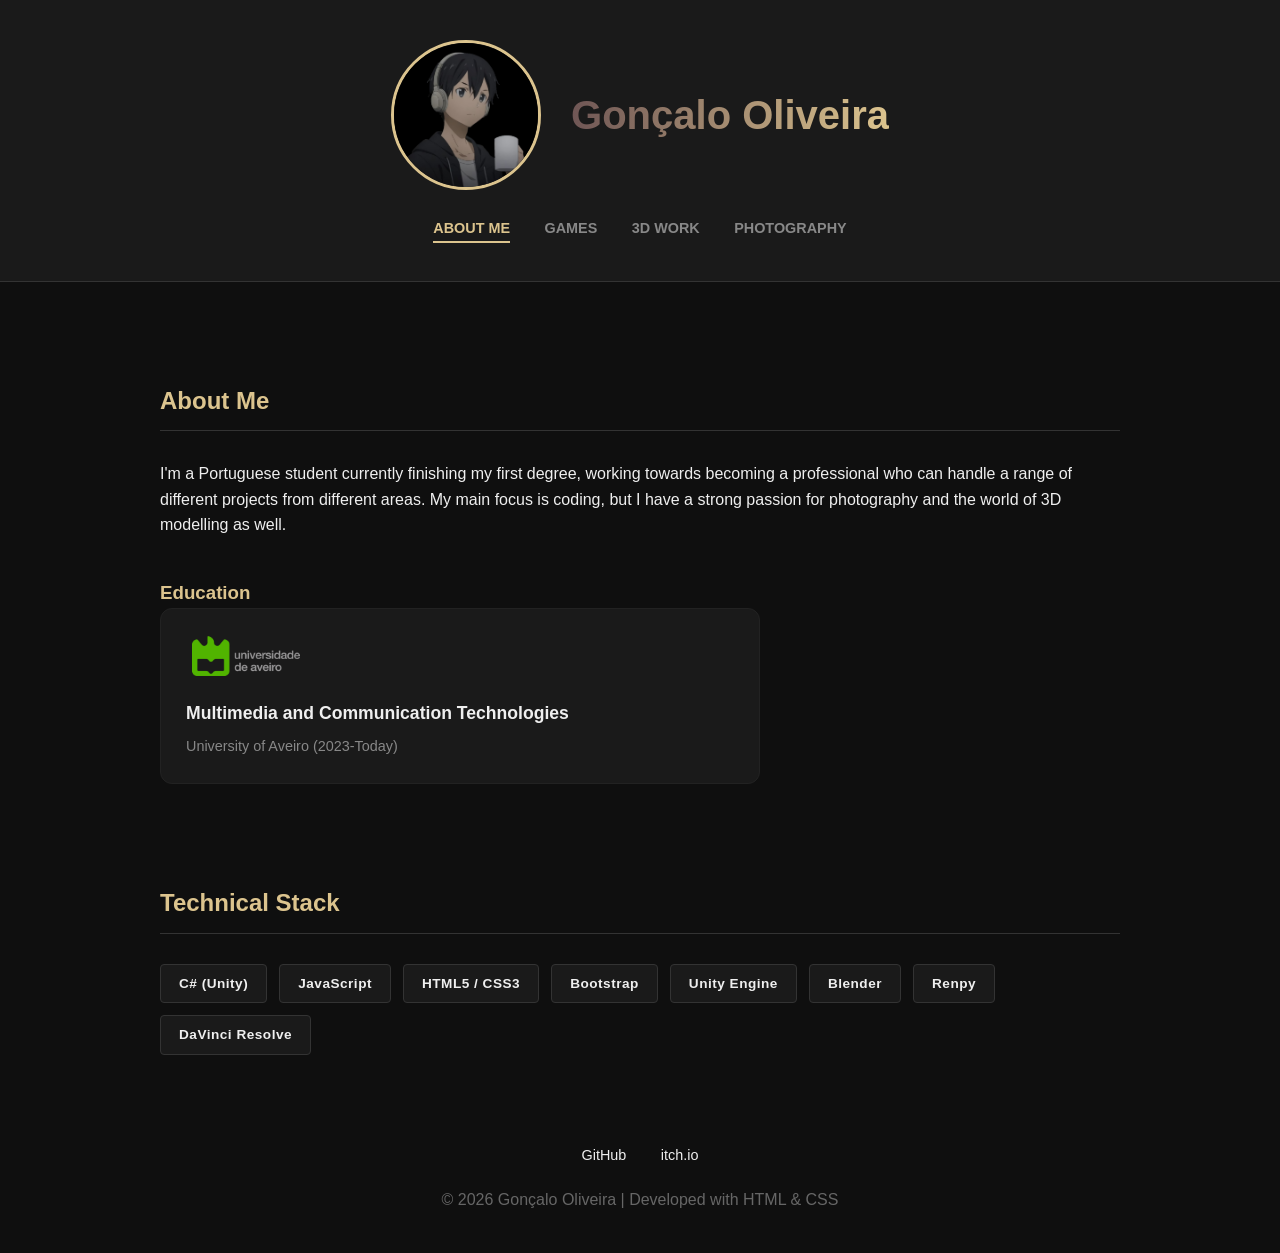
==== index.html @ 7c378265 "CodeOrganization" ====
﻿<!DOCTYPE html>
<html lang="en">
<head>
    <meta charset="UTF-8">
    <meta name="viewport" content="width=device-width, initial-scale=1.0">
    <title>Gonçalo Oliveira | Portfolio</title>
    <link rel="stylesheet" href="style.css">
</head>
<body>

    <header>
        <div class="header-content">
            <img src="assets/profile.jpg" alt="Gonçalo Oliveira Profile" class="profile-pic">
            <h1>Gonçalo Oliveira</h1>
        </div>
        <nav>
            <a href="index.html" class="active">About Me</a>
            <a href="games.html">Games</a>
            <a href="3d-work.html">3D Work</a>
            <a href="photography.html">Photography</a>
        </nav>
    </header>

    <main>
        <section id="about">
            <h2>About Me</h2>
            <div class="about-content">
                <div class="bio">
                    <p>I'm a Portuguese student currently finishing my first degree, working towards becoming a professional who can handle a range of different projects from different areas. My main focus is coding, but I have a strong passion for photography and the world of 3D modelling as well. </p>
                </div>
                <div class="education-container">
                    <h3>Education</h3>
                    <div class="education"> <!-- This is the card -->
                        <div class="edu-item">
                            <img src="assets/ualogo.png" alt="University of Aveiro Logo" class="edu-logo">
                            <div class="edu-text">
                                <strong>Multimedia and Communication Technologies</strong>
                                <span>University of Aveiro (2023-Today)</span>
                            </div>
                        </div>
                    </div>
                </div>
            </div>
        </section>

        <section id="skills">
            <h2>Technical Stack</h2>
            <div class="skills-grid">
                <!-- Programming -->
                <div class="skill-item">C# (Unity)</div>
                <div class="skill-item">JavaScript</div>
                <div class="skill-item">HTML5 / CSS3</div>
                <div class="skill-item">Bootstrap</div>
        
                <!-- Software & Tools -->
                <div class="skill-item">Unity Engine</div>
                <div class="skill-item">Blender</div>
                <div class="skill-item">Renpy</div>
                <div class="skill-item">DaVinci Resolve</div>
            </div>
        </section>
    </main>

    <footer>
        <div class="social-links">
            <a href="https://github.com/GugaGoncalo">GitHub</a>
            <a href="https://guga-goncalo.itch.io">itch.io</a>
        </div>
    <p>&copy; 2026 Gonçalo Oliveira | Developed with HTML & CSS</p>
</footer>

</body>
</html>
---- style.css ----
/* 1. Global Reset & Core Theme */
* {
    box-sizing: border-box;
    margin: 0;
    padding: 0;
}

body {
    background-color: #0f0f0f;
    color: #efefef;
    font-family: 'Segoe UI', Tahoma, Geneva, Verdana, sans-serif;
    line-height: 1.6;
}

main {
    min-height: 80vh; 
}

/* 2. Header & Navigation */
header {
    background: #1a1a1a;
    padding: 40px 20px;
    border-bottom: 1px solid #333;
    display: flex;
    flex-direction: column;
    align-items: center;
}

.header-content {
    display: flex;
    flex-direction: row;
    align-items: center;
    justify-content: center;
    gap: 30px;
    margin-bottom: 25px;
    width: 100%;
    max-width: 800px;
}

.profile-pic {
    width: 150px;
    height: 150px;
    border-radius: 50%;
    border: 3px solid #DCC48E;
    object-fit: cover;
    flex-shrink: 0;
}

h1 {
    font-size: 2.5rem;
    background: linear-gradient(to right, #6F5655, #DCC48E);
    -webkit-background-clip: text;
    background-clip: text;
    -webkit-text-fill-color: transparent;
    color: #DCC48E;
}

nav a {
    color: #888;
    text-decoration: none;
    margin: 0 15px;
    font-weight: bold;
    text-transform: uppercase;
    font-size: 0.9rem;
    padding-bottom: 5px;
    transition: color 0.3s ease, border-color 0.3s ease;
    border-bottom: 2px solid transparent; /* Prevents layout jump when active */
}

nav a:hover, 
nav a.active { 
    color: #DCC48E; 
}

nav a.active {
    border-bottom: 2px solid #DCC48E; 
}

/* 3. Section Typography & General Layout */
section {
    max-width: 1000px;
    margin: 100px auto;
    padding: 0 20px;
}

h2 {
    border-bottom: 1px solid #333;
    padding-bottom: 10px;
    margin-bottom: 30px;
    color: #DCC48E;
}

h3 {
    color: #DCC48E;
}

.section-intro {
    margin-bottom: 40px;
}

p a {
    color: #DCC48E;
    text-decoration: none;
    font-weight: bold;
}

p a:hover {
    text-decoration: underline;
}

/* 4. About & Skills (Index Page) */
.about-content {
    display: flex;
    flex-direction: column;
    gap: 40px;
}

.education {
    background: #1a1a1a;
    padding: 25px;
    border-radius: 12px;
    border: 1px solid #222;
    max-width: 600px;
}

.edu-item {
    display: flex;
    flex-direction: column;
    align-items: flex-start;
    gap: 15px;
}

.edu-logo {
    width: 120px;
    height: auto;
    margin-bottom: 5px;
}

.edu-text strong {
    color: #efefef;
    font-size: 1.1rem;
    display: block;
    margin-bottom: 5px;
}

.edu-text span {
    color: #888;
    font-size: 0.9rem;
}

.skills-grid {
    display: flex;
    flex-wrap: wrap;
    gap: 12px;
    margin-top: 20px;
}

.skill-item {
    background: #1a1a1a;
    border: 1px solid #333;
    color: #efefef;
    padding: 8px 18px;
    border-radius: 4px; 
    font-size: 0.85rem;
    font-weight: 600;
    letter-spacing: 0.5px;
    transition: all 0.2s ease-in-out;
}

.skill-item:hover {
    background: #DCC48E;
    border-color: #333;
    color: #333;
}

/* 5. Games & Project Cards */
.project-card {
    background: #1a1a1a;
    padding: 25px;
    border-radius: 12px;
    margin-bottom: 40px;
}

.game-screenshots {
    display: flex;
    gap: 10px;
    margin: 20px 0;
}

.game-screenshots img {
    width: calc(33.33% - 7px);
    height: 180px;
    object-fit: cover;
    border-radius: 6px;
    border: 1px solid #333;
}

iframe {
    width: 100% !important;
    max-width: 552px;
    border-radius: 8px;
}

/* 6. 3D Showcase */
.work-showcase {
    display: flex;
    flex-direction: column;
    gap: 60px;
}

.work-item {
    background: #1a1a1a;
    padding: 25px;
    border-radius: 12px;
    border: 1px solid #222;
    transition: transform 0.3s ease;
}

.work-item:hover {
    transform: translateY(-5px);
    border-color: #DCC48E;
}

.main-render, .main-video {
    width: 100%;
    height: auto;
    border-radius: 8px;
    display: block;
    margin-bottom: 20px;
}

.work-desc {
    color: #888;
    font-size: 0.95rem;
    font-style: italic;
    border-left: 2px solid #DCC48E;
    padding-left: 15px;
}

/* 7. Photography Grid */
.pinterest-grid {
    column-count: 3;
    column-gap: 20px;
    width: 100%;
}

.photo-item {
    display: inline-block;
    width: 100%;
    margin-bottom: 20px;
}

.photo-item img {
    width: 100%;
    height: auto;
    border-radius: 8px;
    display: block;
}

/* 8. Footer & Socials */
footer {
    text-align: center;
    padding: 40px;
    color: #666;
}

.social-links {
    margin-bottom: 20px;
}

.social-links a {
    color: #efefef;
    text-decoration: none;
    margin: 0 15px;
    font-size: 0.9rem;
    transition: color 0.3s;
}

.social-links a:hover {
    color: #DCC48E;
}

/* 9. Responsive Adjustments */
@media (max-width: 850px) {
    .pinterest-grid { column-count: 2; }
    .header-content { flex-direction: column; text-align: center; }
}

@media (max-width: 500px) {
    .pinterest-grid { column-count: 1; }
    .game-screenshots { flex-direction: column; }
    .game-screenshots img { width: 100%; height: auto; }
}
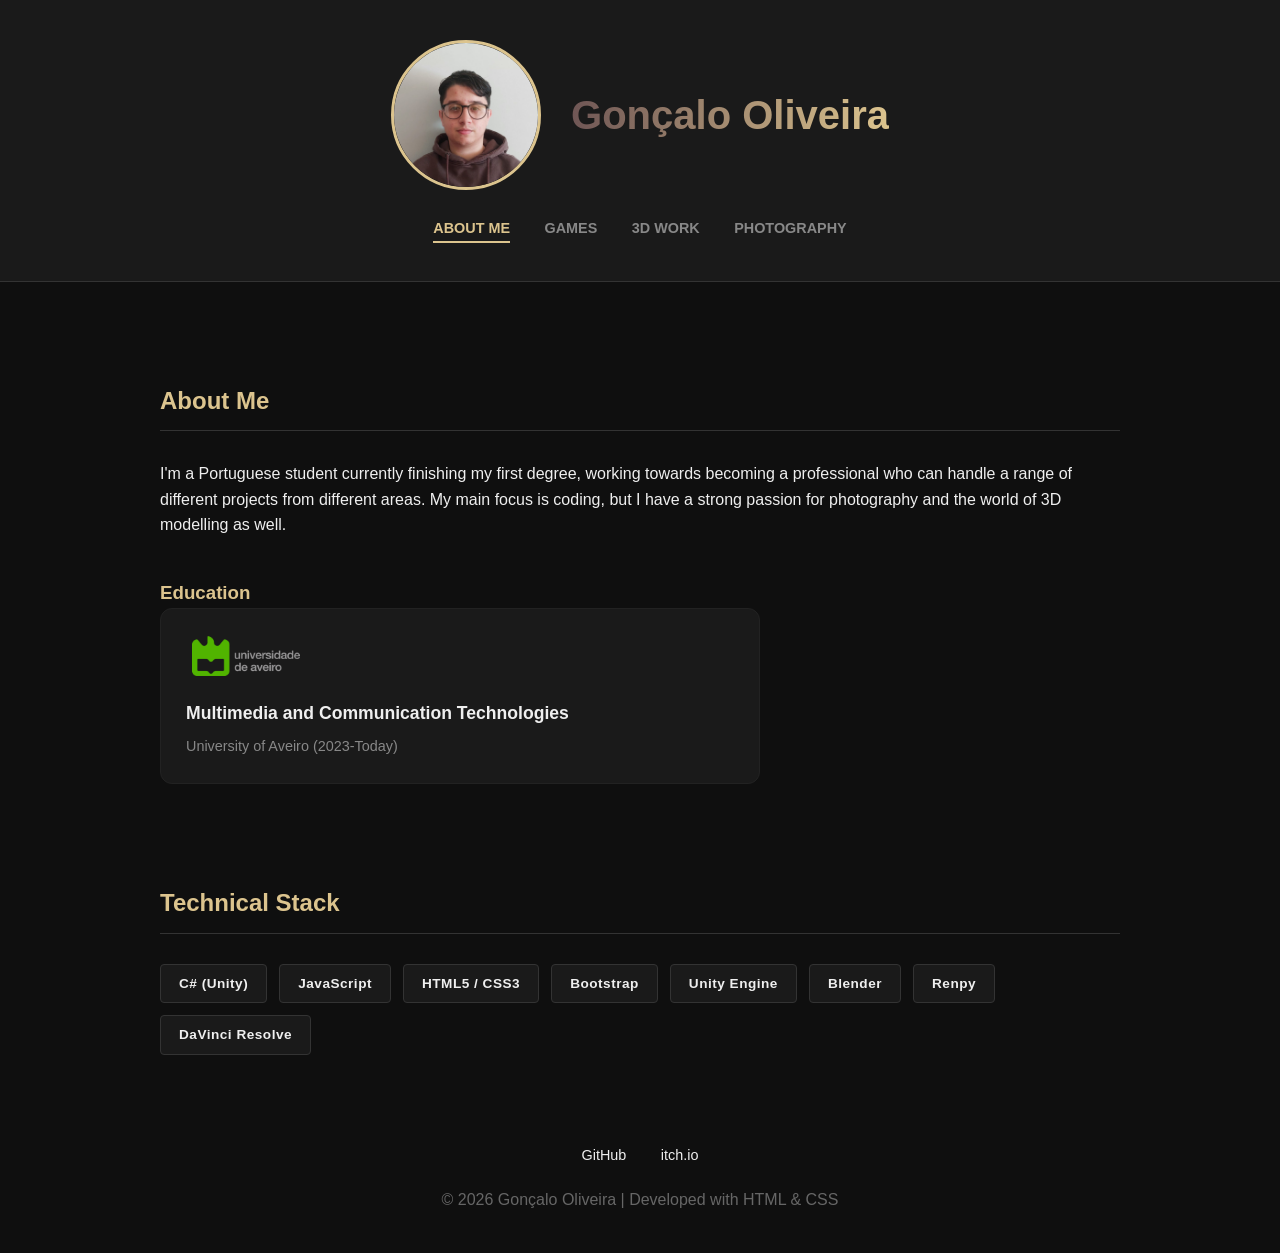
==== commit cf9e9a26: "PFP" ====
--- a/index.html
+++ b/index.html
@@ -10,7 +10,7 @@
 
     <header>
         <div class="header-content">
-            <img src="assets/profile.jpg" alt="Gonçalo Oliveira Profile" class="profile-pic">
+            <img src="assets/profile.jpeg" alt="Gonçalo Oliveira Profile" class="profile-pic">
             <h1>Gonçalo Oliveira</h1>
         </div>
         <nav>
@@ -67,7 +67,7 @@
             <a href="https://guga-goncalo.itch.io">itch.io</a>
         </div>
     <p>&copy; 2026 Gonçalo Oliveira | Developed with HTML & CSS</p>
-</footer>
+    </footer>
 
 </body>
 </html>
--- a/style.css
+++ b/style.css
@@ -188,8 +188,8 @@
 }
 
 .game-screenshots img {
-    width: calc(33.33% - 7px);
-    height: 180px;
+    width: 100%;
+    height: auto;
     object-fit: cover;
     border-radius: 6px;
     border: 1px solid #333;
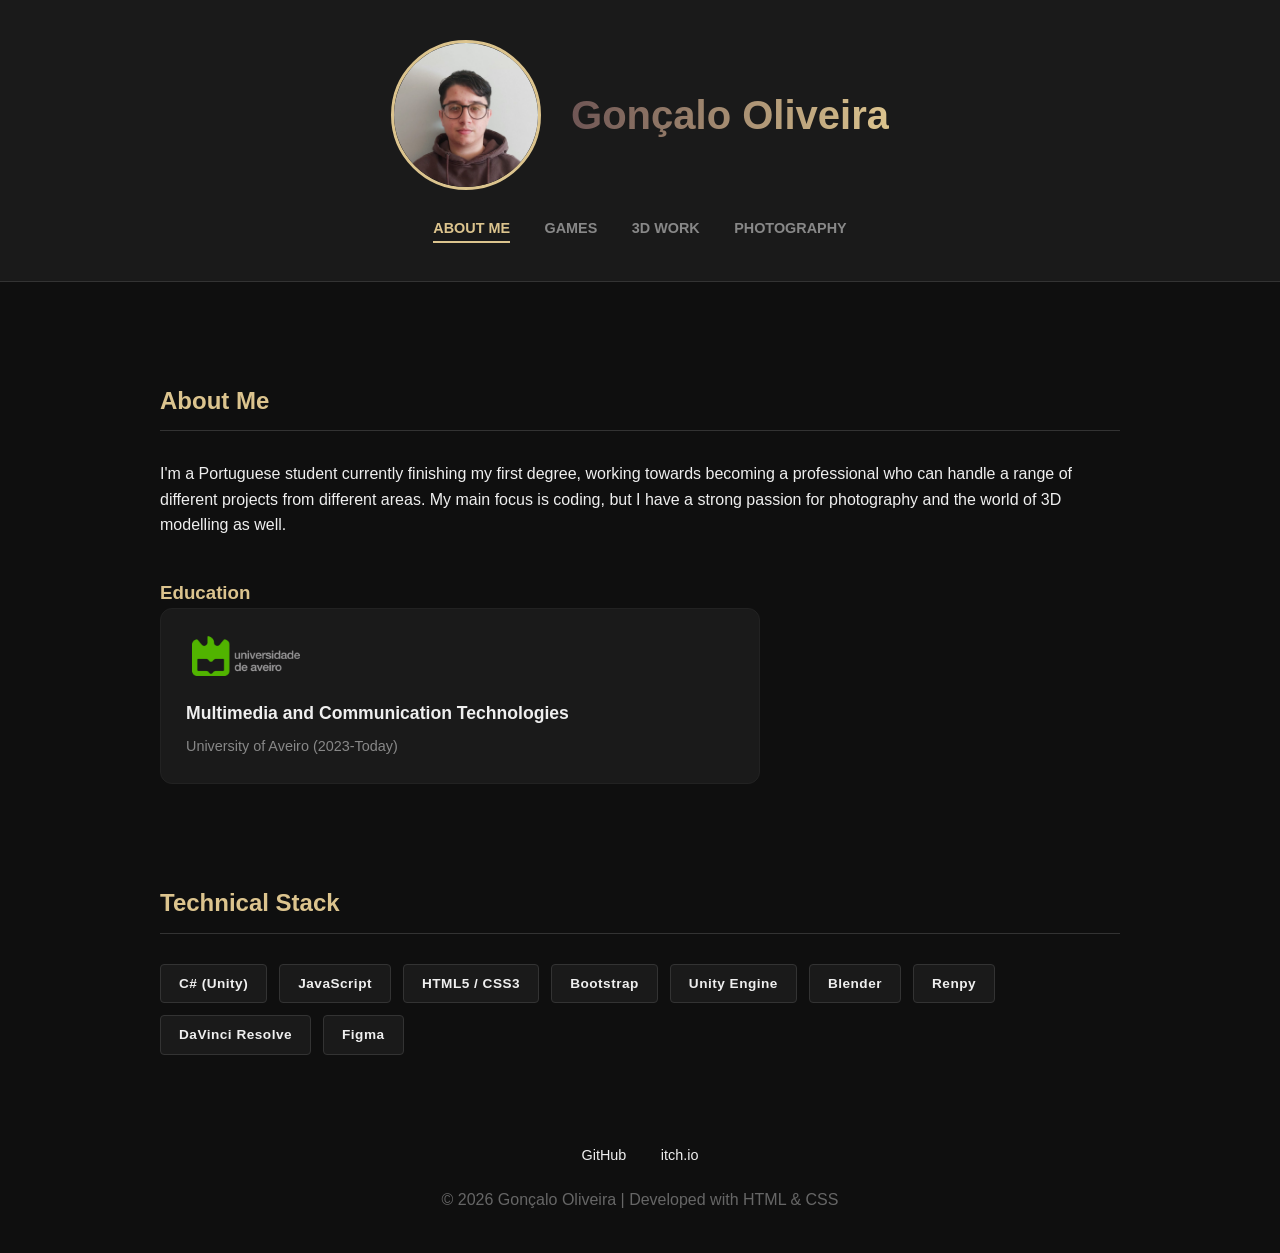
==== commit cd548a53: "MoreToTheStack" ====
--- a/index.html
+++ b/index.html
@@ -57,6 +57,7 @@
                 <div class="skill-item">Blender</div>
                 <div class="skill-item">Renpy</div>
                 <div class="skill-item">DaVinci Resolve</div>
+                <div class="skill-item">Figma</div>
             </div>
         </section>
     </main>
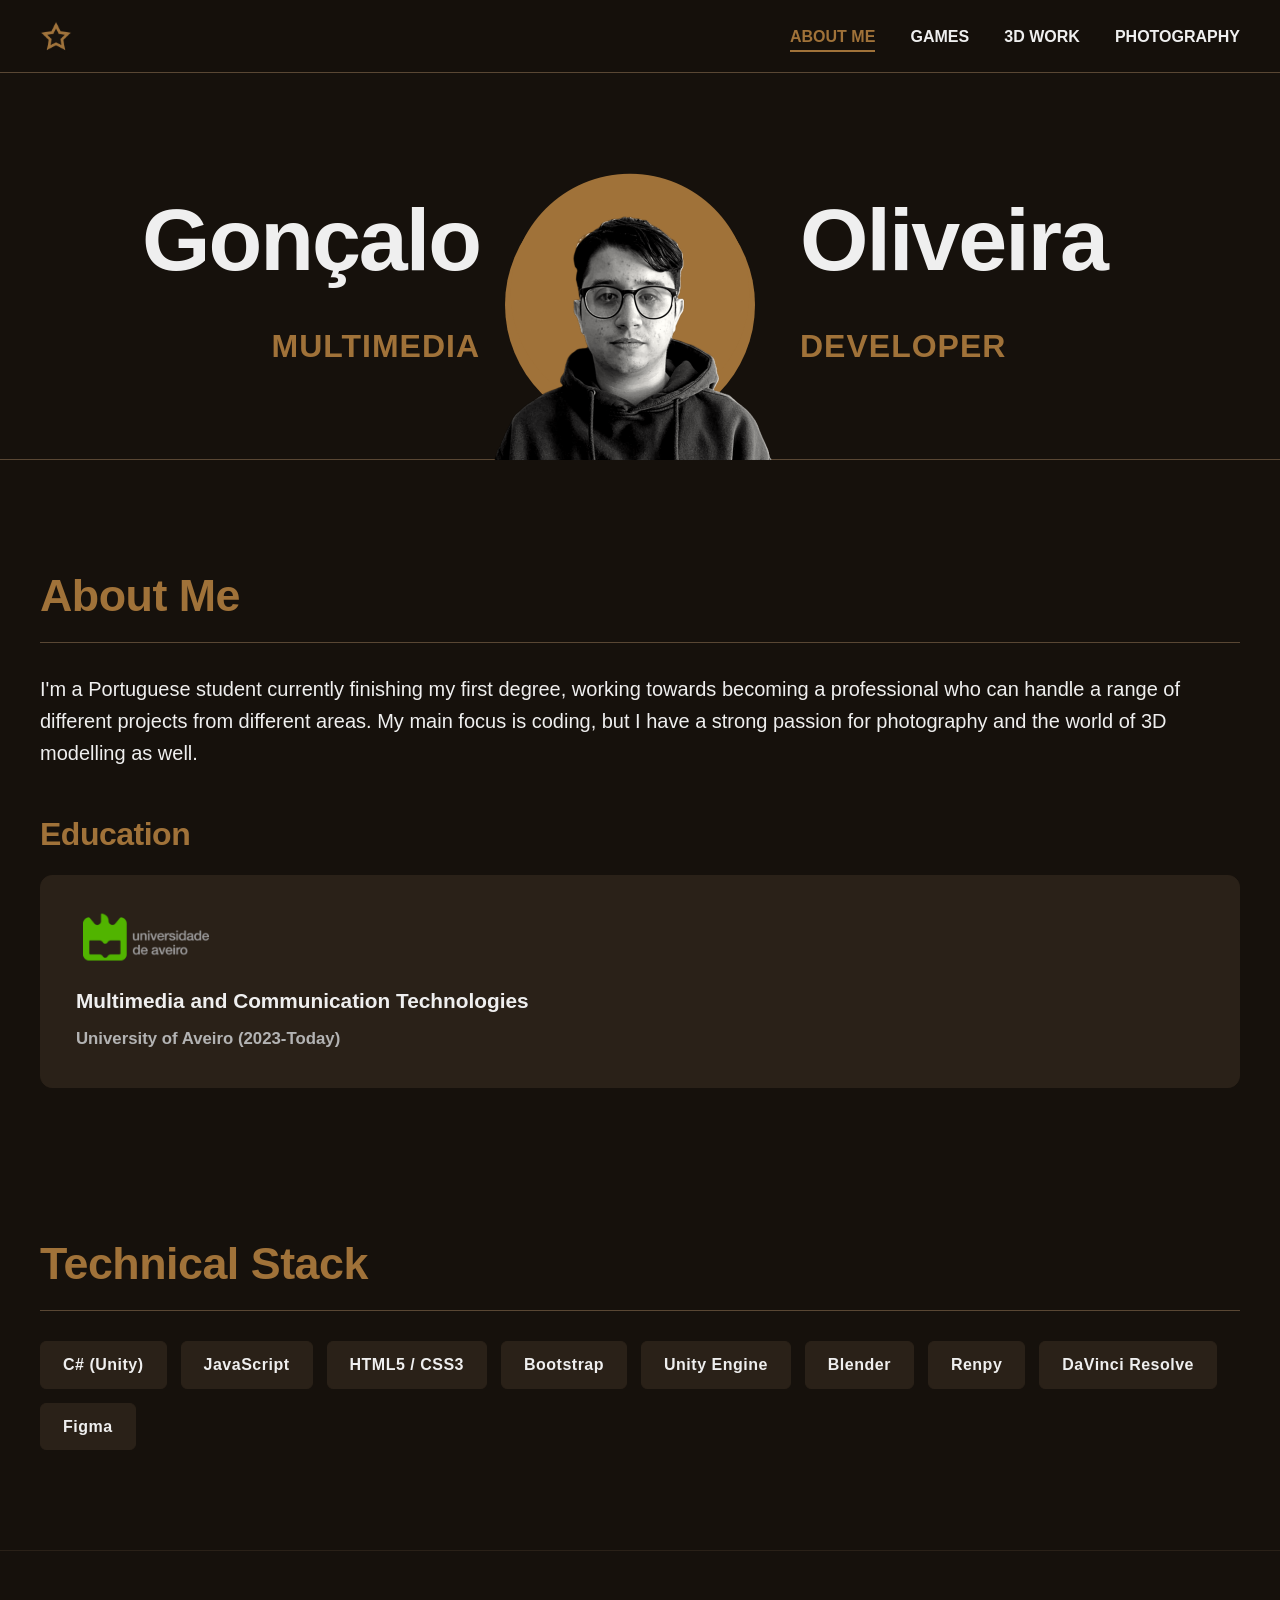
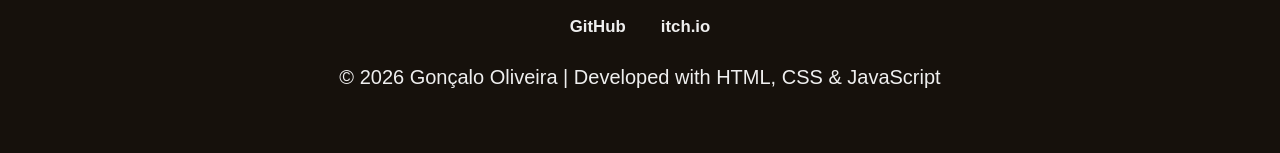
==== commit 0bd3743c: "Redesign" ====
--- a/index.html
+++ b/index.html
@@ -5,20 +5,51 @@
     <meta name="viewport" content="width=device-width, initial-scale=1.0">
     <title>Gonçalo Oliveira | Portfolio</title>
     <link rel="stylesheet" href="style.css">
+    <link rel="icon" type="image/png" href="assets/favicon.png">
 </head>
 <body>
 
+    <nav class="sticky-nav">
+        <div class="nav-container">
+            <a href="index.html" class="logo-link">
+                <img src="assets/favicon.png" alt="Gonçalo Oliveira Logo" class="nav-favicon">
+            </a>
+            
+            <button class="menu-toggle" id="menuToggle" aria-label="Toggle navigation">
+                <span class="hamburger-bar"></span>
+                <span class="hamburger-bar"></span>
+                <span class="hamburger-bar"></span>
+            </button>
+
+            <div class="nav-links" id="navLinks">
+                <a href="index.html" class="active">About Me</a>
+                <a href="games.html">Games</a>
+                <a href="3d-work.html">3D Work</a>
+                <a href="photography.html">Photography</a>
+            </div>
+        </div>
+    </nav>
+
     <header>
         <div class="header-content">
-            <img src="assets/profile.jpeg" alt="Gonçalo Oliveira Profile" class="profile-pic">
-            <h1>Gonçalo Oliveira</h1>
+        
+            <div class="header-text-wrap">
+                <div class="name-group">
+                    <h1 class="animate-name-left">Gonçalo</h1>
+                    <h1 class="animate-name-right">Oliveira</h1>
+                </div>
+                <div class="title-group">
+                    <span class="sub-title animate-sub-left">Multimedia</span>
+                    <span class="sub-title animate-sub-right">Developer</span>
+                </div>
+            </div>
+        
+            <div class="profile-container">
+                <div class="profile-circle-bg"></div>
+                <img src="assets/pfptry.png" alt="Gonçalo Oliveira Profile" class="profile-pic-cutout">
+            </div>
+
         </div>
-        <nav>
-            <a href="index.html" class="active">About Me</a>
-            <a href="games.html">Games</a>
-            <a href="3d-work.html">3D Work</a>
-            <a href="photography.html">Photography</a>
-        </nav>
     </header>
 
     <main>
@@ -67,8 +98,64 @@
             <a href="https://github.com/GugaGoncalo">GitHub</a>
             <a href="https://guga-goncalo.itch.io">itch.io</a>
         </div>
-    <p>&copy; 2026 Gonçalo Oliveira | Developed with HTML & CSS</p>
+    <p>&copy; 2026 Gonçalo Oliveira | Developed with HTML, CSS & JavaScript</p>
     </footer>
+
+    <div id="lightbox" class="lightbox-overlay" onclick="closeLightbox()">
+        <span class="lightbox-close">&times;</span>
+        <img class="lightbox-img" id="lightbox-img" src="" alt="Enlarged view">
+    </div>
+
+    <script>
+    // Open Lightbox View
+    function openLightbox(src) {
+        const lightbox = document.getElementById('lightbox');
+        const lightboxImg = document.getElementById('lightbox-img');
+        lightbox.style.display = 'flex';
+        lightboxImg.src = src;
+        document.body.style.overflow = 'hidden'; // Lock background scroll
+    }
+
+    // Close Lightbox View
+    function closeLightbox() {
+        const lightbox = document.getElementById('lightbox');
+        lightbox.style.display = 'none';
+        document.body.style.overflow = 'auto'; // Unlock scroll
+    }
+
+    // Attach click events auto-detecting images in specific sections
+    document.addEventListener("DOMContentLoaded", () => {
+        const targets = document.querySelectorAll(".game-screenshots img, .photo-item img");
+        targets.forEach(img => {
+            img.addEventListener("click", () => openLightbox(img.src));
+        });
+    });
+
+    // Toggle Mobile Navigation Overlay Menu
+    const menuToggle = document.getElementById('menuToggle');
+    const navLinks = document.getElementById('navLinks');
+
+    menuToggle.addEventListener('click', () => {
+        menuToggle.classList.toggle('active');
+        navLinks.classList.toggle('open');
+        
+        // Prevent background body content scrolling while menu is active
+        if (navLinks.classList.contains('open')) {
+            document.body.style.overflow = 'hidden';
+        } else {
+            document.body.style.overflow = 'auto';
+        }
+    });
+
+    // Close menu automatically if a link is tapped
+    document.querySelectorAll('.nav-links a').forEach(link => {
+        link.addEventListener('click', () => {
+            menuToggle.classList.remove('active');
+            navLinks.classList.remove('open');
+            document.body.style.overflow = 'auto';
+        });
+    });
+    </script>
 
 </body>
 </html>
--- a/style.css
+++ b/style.css
@@ -1,4 +1,16 @@
-/* 1. Global Reset & Core Theme */
+﻿/* ==========================================================================
+   1. Fonts & Core Theme Configuration
+   ========================================================================== */
+@font-face {
+    font-family: 'League Spartan';
+    src: url('assets/fonts/league-spartan-bold.woff2') format('woff2'),
+         url('assets/fonts/league-spartan-bold.woff') format('woff'),
+         url('assets/fonts/league-spartan-bold.ttf') format('truetype');
+    font-weight: 700;
+    font-style: normal;
+    font-display: swap;
+}
+
 * {
     box-sizing: border-box;
     margin: 0;
@@ -6,100 +18,280 @@
 }
 
 body {
-    background-color: #0f0f0f;
-    color: #efefef;
-    font-family: 'Segoe UI', Tahoma, Geneva, Verdana, sans-serif;
+    background-color: #16110c; /* Original deep dark brown */
+    color: #efefef;
+    font-family: 'League Spartan', 'Montserrat', sans-serif;
+    font-weight: 700;
+    font-size: 1.15rem; /* General global font size upgrade */
     line-height: 1.6;
+    overflow-x: hidden;
 }
 
 main {
     min-height: 80vh; 
 }
 
-/* 2. Header & Navigation */
-header {
-    background: #1a1a1a;
-    padding: 40px 20px;
-    border-bottom: 1px solid #333;
+/* ==========================================================================
+   2. Fixed Navigation Bar
+   ========================================================================== */
+.sticky-nav {
+    position: fixed;
+    top: 0;
+    left: 0;
+    width: 100%;
+    background: rgba(22, 17, 12, 0.95);
+    backdrop-filter: blur(8px);
+    -webkit-backdrop-filter: blur(8px);
+    border-bottom: 1px solid #594734;
+    z-index: 1000;
+    padding: 20px 0;
+}
+
+.nav-container {
+    max-width: 1400px;
+    margin: 0 auto;
+    padding: 0 40px;
     display: flex;
-    flex-direction: column;
+    justify-content: space-between;
     align-items: center;
 }
 
-.header-content {
-    display: flex;
-    flex-direction: row;
-    align-items: center;
-    justify-content: center;
-    gap: 30px;
-    margin-bottom: 25px;
-    width: 100%;
-    max-width: 800px;
-}
-
-.profile-pic {
-    width: 150px;
-    height: 150px;
-    border-radius: 50%;
-    border: 3px solid #DCC48E;
-    object-fit: cover;
-    flex-shrink: 0;
-}
-
-h1 {
-    font-size: 2.5rem;
-    background: linear-gradient(to right, #6F5655, #DCC48E);
-    -webkit-background-clip: text;
-    background-clip: text;
-    -webkit-text-fill-color: transparent;
-    color: #DCC48E;
-}
-
-nav a {
-    color: #888;
+.logo-link {
+    color: #efefef;
     text-decoration: none;
-    margin: 0 15px;
+    font-weight: bold;
+    font-size: 1.6rem;
+    letter-spacing: 1px;
+}
+
+.nav-links a {
+    color: #efefef;
+    text-decoration: none;
+    margin-left: 30px;
     font-weight: bold;
     text-transform: uppercase;
-    font-size: 0.9rem;
+    font-size: 1rem;
     padding-bottom: 5px;
     transition: color 0.3s ease, border-color 0.3s ease;
-    border-bottom: 2px solid transparent; /* Prevents layout jump when active */
-}
-
-nav a:hover, 
-nav a.active { 
-    color: #DCC48E; 
-}
-
-nav a.active {
-    border-bottom: 2px solid #DCC48E; 
-}
-
-/* 3. Section Typography & General Layout */
+    border-bottom: 2px solid transparent;
+}
+
+.nav-links a:hover, 
+.nav-links a.active { 
+    color: #a07239; 
+}
+
+.nav-links a.active {
+    border-bottom: 2px solid #a07239; 
+}
+
+.nav-favicon {
+    width: 32px;
+    height: 32px;
+    object-fit: contain;
+    display: block;
+    transition: transform 0.2s ease;
+}
+
+.logo-link:hover .nav-favicon {
+    transform: scale(1.08);
+}
+
+/* Hamburger Trigger (Hidden on Desktop) */
+.menu-toggle {
+    display: none;
+    background: none;
+    border: none;
+    cursor: pointer;
+    flex-direction: column;
+    justify-content: space-between;
+    width: 26px;
+    height: 18px;
+    padding: 0;
+    z-index: 2100; /* Stays above slide-out layer */
+}
+
+.hamburger-bar {
+    width: 100%;
+    height: 2px;
+    background-color: #efefef;
+    transition: all 0.3s cubic-bezier(0.16, 1, 0.3, 1);
+    transform-origin: left center;
+}
+
+/* ==========================================================================
+   3. Large Scale Animated Banner Header
+   ========================================================================== */
+header {
+    background: #16110c;
+    padding: 160px 20px 0px 20px;
+    border-bottom: 1px solid #594734;
+    display: flex;
+    justify-content: center;
+}
+
+.header-content {
+    display: grid;
+    /* Clean Desktop Grid Layout Split */
+    grid-template-columns: 1fr 320px 1fr;
+    align-items: center;
+    width: 100%;
+    max-width: 1400px;
+}
+
+.header-text-wrap {
+    display: contents; 
+}
+
+.name-group, .title-group {
+    display: contents;
+}
+
+header h1 {
+    font-size: 5.5rem;
+    font-weight: 800;
+    color: #efefef;
+    line-height: 0.85;
+    letter-spacing: -2px;
+}
+
+/* Maps desktop blocks to distinct grid cells */
+.animate-name-left { grid-column: 1; text-align: right; grid-row: 1; }
+.animate-name-right { grid-column: 3; text-align: left; grid-row: 1; }
+
+.sub-title {
+    font-size: 2rem; 
+    color: #a07239;
+    text-transform: uppercase;
+    letter-spacing: 1px;
+    margin-top: 0px;
+    display: inline-block;
+}
+
+.animate-sub-left { grid-column: 1; text-align: right; grid-row: 2; align-self: start; }
+.animate-sub-right { grid-column: 3; text-align: left; grid-row: 2; align-self: start; }
+
+/* Layered Portrait Composition */
+.profile-container {
+    grid-column: 2;
+    grid-row: 1 / span 2;
+    position: relative;
+    width: 300px; 
+    height: 300px; 
+    display: flex;
+    align-items: flex-end; 
+    justify-content: center;
+    margin-bottom: -1px;
+}
+
+.profile-circle-bg {
+    position: absolute;
+    bottom: 30px;
+    width: 250px; 
+    height: 250px; 
+    background: #a07239;
+    border-radius: 50%;
+    z-index: 1; 
+}
+
+.profile-pic-cutout {
+    position: relative;
+    width: 100%;
+    height: auto;
+    z-index: 2; 
+    display: block;
+    pointer-events: none; 
+}
+
+/* ==========================================================================
+   4. Staggered Core Animation Timings
+   ========================================================================== */
+.animate-name-left { animation: slideFromLeft 1.0s cubic-bezier(0.16, 1, 0.3, 1) both; }
+.animate-name-right { animation: slideFromRight 1.0s cubic-bezier(0.16, 1, 0.3, 1) both; }
+
+.animate-sub-left { 
+    animation: slideFromLeft 1.0s cubic-bezier(0.16, 1, 0.3, 1) both;
+    animation-delay: 0.4s; 
+}
+.animate-sub-right { 
+    animation: slideFromRight 1.0s cubic-bezier(0.16, 1, 0.3, 1) both;
+    animation-delay: 0.4s; 
+}
+
+.profile-circle-bg { 
+    animation: circleGrow 1.2s cubic-bezier(0.34, 1.56, 0.64, 1) both; 
+    animation-delay: 0.2s; 
+    transform-origin: center; 
+}
+
+.profile-pic-cutout {
+    animation: portraitReveal 1.2s cubic-bezier(0.16, 1, 0.3, 1) both;
+    animation-delay: 0.5s; 
+}
+
+@keyframes slideFromLeft {
+    0% { transform: translateX(-50px); opacity: 0; }
+    100% { transform: translateX(0); opacity: 1; }
+}
+
+@keyframes slideFromRight {
+    0% { transform: translateX(50px); opacity: 0; }
+    100% { transform: translateX(0); opacity: 1; }
+}
+
+@keyframes circleGrow {
+    0% { transform: scale(0); opacity: 0; }
+    100% { transform: scale(1); opacity: 1; }
+}
+
+@keyframes portraitReveal {
+    0% { transform: translateY(30px); opacity: 0; }
+    100% { transform: translateY(0); opacity: 1; }
+}
+
+/* ==========================================================================
+   5. Layout Constraints & Standard Headings
+   ========================================================================== */
 section {
-    max-width: 1000px;
+    max-width: 1400px;
     margin: 100px auto;
-    padding: 0 20px;
+    padding: 0 40px;
+    animation: fadeInUp 1s cubic-bezier(0.16, 1, 0.3, 1) both;
+}
+
+@keyframes fadeInUp {
+    0% { transform: translateY(30px); opacity: 0; }
+    100% { transform: translateY(0); opacity: 1; }
 }
 
 h2 {
-    border-bottom: 1px solid #333;
+    font-size: 2.8rem; 
+    border-bottom: 1px solid #594734;
     padding-bottom: 10px;
     margin-bottom: 30px;
-    color: #DCC48E;
+    color: #a07239;
+    letter-spacing: -0.5px;
 }
 
 h3 {
-    color: #DCC48E;
+    font-size: 2rem; 
+    color: #a07239;
+    margin-bottom: 15px;
+    letter-spacing: -0.5px;
+}
+
+p {
+    font-size: 1.25rem; 
+    font-weight: 400;   
 }
 
 .section-intro {
     margin-bottom: 40px;
+    max-width: 100%; /* Fully unconstrained to span across 1400px grids */
 }
 
 p a {
-    color: #DCC48E;
+    color: #a07239;
     text-decoration: none;
     font-weight: bold;
 }
@@ -108,19 +300,30 @@
     text-decoration: underline;
 }
 
-/* 4. About & Skills (Index Page) */
+/* ==========================================================================
+   6. Modular Cards (About, Games, & 3D Showcase)
+   ========================================================================== */
 .about-content {
     display: flex;
     flex-direction: column;
     gap: 40px;
 }
 
-.education {
-    background: #1a1a1a;
-    padding: 25px;
+.education, .project-card, .work-item {
+    background: #2a2118; 
+    padding: 35px; 
     border-radius: 12px;
-    border: 1px solid #222;
-    max-width: 600px;
+    border: 1px solid #2a2118;
+    margin-bottom: 40px;
+}
+
+.work-item {
+    transition: transform 0.3s ease, border-color 0.3s ease;
+}
+
+.work-item:hover {
+    transform: translateY(-5px);
+    border-color: #a07239;
 }
 
 .edu-item {
@@ -131,60 +334,59 @@
 }
 
 .edu-logo {
-    width: 120px;
+    width: 140px; 
     height: auto;
     margin-bottom: 5px;
 }
 
 .edu-text strong {
     color: #efefef;
-    font-size: 1.1rem;
+    font-size: 1.3rem; 
     display: block;
     margin-bottom: 5px;
 }
 
 .edu-text span {
-    color: #888;
-    font-size: 0.9rem;
-}
-
+    color: #b3b3b3; 
+    font-size: 1.05rem; 
+}
+
+/* ==========================================================================
+   7. Technical Stack Layout Badges
+   ========================================================================== */
 .skills-grid {
     display: flex;
     flex-wrap: wrap;
-    gap: 12px;
-    margin-top: 20px;
+    gap: 14px;
+    margin-top: 25px;
 }
 
 .skill-item {
-    background: #1a1a1a;
-    border: 1px solid #333;
-    color: #efefef;
-    padding: 8px 18px;
-    border-radius: 4px; 
-    font-size: 0.85rem;
+    background: #2a2118;
+    border: 1px solid #2a2118;
+    color: #efefef;
+    padding: 10px 22px; 
+    border-radius: 6px; 
+    font-size: 1rem; 
     font-weight: 600;
     letter-spacing: 0.5px;
     transition: all 0.2s ease-in-out;
 }
 
 .skill-item:hover {
-    background: #DCC48E;
-    border-color: #333;
-    color: #333;
-}
-
-/* 5. Games & Project Cards */
-.project-card {
-    background: #1a1a1a;
-    padding: 25px;
-    border-radius: 12px;
-    margin-bottom: 40px;
-}
-
+    background: #a07239;
+    border-color: #a07239;
+    color: #efefef;
+    transform: translateY(-2px);
+}
+
+/* ==========================================================================
+   8. Media & Screenshot Component Properties
+   ========================================================================== */
 .game-screenshots {
     display: flex;
-    gap: 10px;
-    margin: 20px 0;
+    gap: 15px;
+    margin: 25px 0;
 }
 
 .game-screenshots img {
@@ -192,76 +394,118 @@
     height: auto;
     object-fit: cover;
     border-radius: 6px;
-    border: 1px solid #333;
+    border: 3px solid #594734; 
+}
+
+.game-screenshots img, .photo-item img {
+    cursor: pointer;
+    transition: transform 0.3s ease, filter 0.3s ease;
+}
+
+.game-screenshots img:hover, .photo-item img:hover {
+    transform: scale(1.02);
+    filter: brightness(1.05);
 }
 
 iframe {
     width: 100% !important;
     max-width: 552px;
     border-radius: 8px;
-}
-
-/* 6. 3D Showcase */
-.work-showcase {
-    display: flex;
-    flex-direction: column;
-    gap: 60px;
-}
-
-.work-item {
-    background: #1a1a1a;
-    padding: 25px;
-    border-radius: 12px;
-    border: 1px solid #222;
-    transition: transform 0.3s ease;
-}
-
-.work-item:hover {
-    transform: translateY(-5px);
-    border-color: #DCC48E;
+    margin-top: 15px;
 }
 
 .main-render, .main-video {
+    width: 100%;
+    height: auto;
+    border-radius: 8px;
+    border: 1px solid #594734;
+    display: block;
+    margin-bottom: 20px;
+}
+
+.work-desc {
+    color: #efefef;
+    font-size: 1.05rem; 
+    font-style: italic;
+    border-left: 2px solid #a07239;
+    padding-left: 15px;
+}
+
+/* ==========================================================================
+   9. Photography Column Grid
+   ========================================================================== */
+.pinterest-grid {
+    column-count: 4;
+    column-gap: 20px;
+    width: 100%;
+}
+
+.photo-item {
+    display: inline-block;
+    width: 100%;
+    margin-bottom: 20px;
+}
+
+.photo-item img {
     width: 100%;
     height: auto;
     border-radius: 8px;
     display: block;
-    margin-bottom: 20px;
-}
-
-.work-desc {
-    color: #888;
-    font-size: 0.95rem;
-    font-style: italic;
-    border-left: 2px solid #DCC48E;
-    padding-left: 15px;
-}
-
-/* 7. Photography Grid */
-.pinterest-grid {
-    column-count: 3;
-    column-gap: 20px;
-    width: 100%;
-}
-
-.photo-item {
-    display: inline-block;
-    width: 100%;
-    margin-bottom: 20px;
-}
-
-.photo-item img {
-    width: 100%;
-    height: auto;
-    border-radius: 8px;
-    display: block;
-}
-
-/* 8. Footer & Socials */
+}
+
+/* ==========================================================================
+   10. Portfolio Lightbox Overlay
+   ========================================================================== */
+.lightbox-overlay {
+    display: none;
+    position: fixed;
+    z-index: 2000;
+    top: 0;
+    left: 0;
+    width: 100%;
+    height: 100%;
+    background-color: rgba(14, 11, 8, 0.96);
+    justify-content: center;
+    align-items: center;
+}
+
+.lightbox-img {
+    max-width: 92%;
+    max-height: 88%;
+    object-fit: contain;
+    border-radius: 6px;
+    box-shadow: 0 0 40px rgba(0,0,0,0.8);
+    animation: zoomIn 0.25s cubic-bezier(0.16, 1, 0.3, 1);
+}
+
+.lightbox-close {
+    position: absolute;
+    top: 30px;
+    right: 40px;
+    color: #efefef;
+    font-size: 44px;
+    font-weight: bold;
+    cursor: pointer;
+    transition: color 0.2s;
+    line-height: 1;
+}
+
+.lightbox-close:hover { color: #a07239; }
+
+@keyframes zoomIn { 
+    from { transform: scale(0.96); opacity: 0; } 
+    to { transform: scale(1); opacity: 1; } 
+}
+
+/* ==========================================================================
+   11. Footer Layout Sections
+   ========================================================================== */
 footer {
     text-align: center;
-    padding: 40px;
-    color: #666;
+    padding: 60px 40px;
+    color: #efefef;
+    border-top: 1px solid #2a2118;
+    margin-top: 40px;
 }
 
 .social-links {
@@ -272,22 +516,209 @@
     color: #efefef;
     text-decoration: none;
     margin: 0 15px;
-    font-size: 0.9rem;
+    font-size: 1.05rem; 
     transition: color 0.3s;
 }
 
 .social-links a:hover {
-    color: #DCC48E;
-}
-
-/* 9. Responsive Adjustments */
-@media (max-width: 850px) {
-    .pinterest-grid { column-count: 2; }
-    .header-content { flex-direction: column; text-align: center; }
-}
-
-@media (max-width: 500px) {
+    color: #a07239;
+}
+
+/* ==========================================================================
+   12. Responsive Adjustments (Mobile & Tablet Layouts)
+   ========================================================================== */
+@media (max-width: 1100px) {
+    header {
+        padding: 140px 20px 0px 20px;
+    }
+
+    .header-content {
+        display: flex;
+        flex-direction: column; 
+        align-items: center;
+        text-align: center;
+        gap: 0px;
+    }
+
+    /* Sets up structural vertical stack alignments */
+    .header-text-wrap {
+        display: flex;
+        flex-direction: column;
+        width: 100%;
+        align-items: center;
+        gap: 12px; 
+        margin-bottom: 35px; 
+    }
+
+    /* LINE 1: Horizontal flex containment row */
+    .name-group {
+        display: flex;
+        flex-direction: row;
+        justify-content: center;
+        gap: 14px; 
+        width: 100%;
+    }
+
+    /* LINE 2: Horizontal flex containment row */
+    .title-group {
+        display: flex;
+        flex-direction: row;
+        justify-content: center;
+        gap: 10px; 
+        width: 100%;
+    }
+
+    header h1, .animate-name-left, .animate-name-right {
+        font-size: 3.2rem; 
+        line-height: 1;
+        letter-spacing: -1px;
+        text-align: center;
+    }
+
+    .sub-title, .animate-sub-left, .animate-sub-right {
+        font-size: 1.4rem;
+        text-transform: uppercase;
+        letter-spacing: 1px;
+        margin-top: 0px; 
+        text-align: center;
+    }
+
+    /* LINE 3: Portrait anchors flush against border-bottom */
+    .profile-container {
+        width: 280px;  
+        height: 280px;
+        margin-bottom: 0px;
+    }
+
+    .profile-circle-bg { 
+        width: 235px; 
+        height: 235px; 
+        bottom: 25px; 
+    }
+
+    /* 📱 HIGH-END INTERACTION OVERLAY PANEL */
+    .menu-toggle {
+        display: flex; 
+    }
+
+    .nav-links {
+        position: fixed;
+        top: 0;
+        right: 0;
+        width: 100%;
+        height: 100vh;
+        background-color: rgba(22, 17, 12, 0.98); /* Brand brown matches background specs */
+        display: flex;
+        flex-direction: column;
+        justify-content: center;
+        align-items: center;
+        gap: 30px;
+        z-index: 2000;
+        transform: translateX(100%); /* Slides out of sight by default */
+        transition: transform 0.4s cubic-bezier(0.16, 1, 0.3, 1);
+    }
+
+    .nav-links.open {
+        transform: translateX(0); /* Slide-in trigger action */
+    }
+
+    .nav-links a {
+        margin-left: 0; 
+        font-size: 1.8rem; /* Bold display style */
+        letter-spacing: 2px;
+        padding-bottom: 10px;
+    }
+
+    /* HAMBURGER BAR CLICKS ANIMATION SHAPES */
+    .menu-toggle.active .hamburger-bar:nth-child(1) {
+        transform: rotate(45deg) scaleX(1.1);
+        background-color: #a07239; 
+    }
+
+    .menu-toggle.active .hamburger-bar:nth-child(2) {
+        opacity: 0;
+        transform: translateX(-20px);
+    }
+
+    .menu-toggle.active .hamburger-bar:nth-child(3) {
+        transform: rotate(-45deg) scaleX(1.1);
+        background-color: #a07239;
+    }
+}
+
+@media (max-width: 650px) {
+    header h1, .animate-name-left, .animate-name-right { font-size: 2.3rem; } 
+    .name-group { gap: 10px; }
+    .sub-title, .animate-sub-left, .animate-sub-right { font-size: 1.1rem; }
+    .title-group { gap: 6px; }
+    p { font-size: 1.15rem; }
     .pinterest-grid { column-count: 1; }
     .game-screenshots { flex-direction: column; }
-    .game-screenshots img { width: 100%; height: auto; }
+    .nav-container { padding: 0 20px; }
+    section { padding: 0 20px; margin: 60px auto; }
+}
+
+/* ==========================================================================
+   13. Compact Sub-Page Header Styles (Instant Load for games, 3d, photo)
+   ========================================================================== */
+header.subpage-header {
+    padding: 140px 20px 30px 20px;
+    border-bottom: 1px solid #594734;
+}
+
+.header-content-subpage {
+    text-align: center;
+    width: 100%;
+}
+
+header.subpage-header h1 {
+    font-size: 3.8rem;
+    letter-spacing: -2px;
+    line-height: 1;
+    animation: none;
+}
+
+.sub-title-subpage {
+    font-size: 1.5rem;
+    color: #a07239;
+    text-transform: uppercase;
+    letter-spacing: 2px;
+    margin-top: 5px;
+    display: inline-block;
+}
+
+@media (max-width: 1100px) {
+    header.subpage-header {
+        padding: 120px 20px 20px 20px;
+    }
+    header.subpage-header h1 {
+        font-size: 2.8rem;
+    }
+}
+
+/* ==========================================================================
+   14. Mobile Sub-Page Spacing Fixes
+   ========================================================================== */
+@media (max-width: 1100px) {
+    /* Instead of forcing padding on the sub-header element, we push the parent 
+       container block natively down to clear the fixed 70px-80px navbar footprint */
+    header.subpage-header,
+    main > section:first-of-type,
+    body:not(.homepage) main { 
+        margin-top: 90px !important; /* Pushes the entire container down cleanly */
+    }
+    
+    /* Reset any zeroed-out mobile bounding constraints on the inner text elements */
+    header.subpage-header h1 {
+        padding-top: 10px !important;
+        line-height: 1.2 !important;
+    }
+}
+
+@media (max-width: 650px) {
+    header.subpage-header,
+    main > section:first-of-type,
+    body:not(.homepage) main { 
+        margin-top: 80px !important; /* Slightly tighter spacer tracking for mobile devices */
+    }
 }
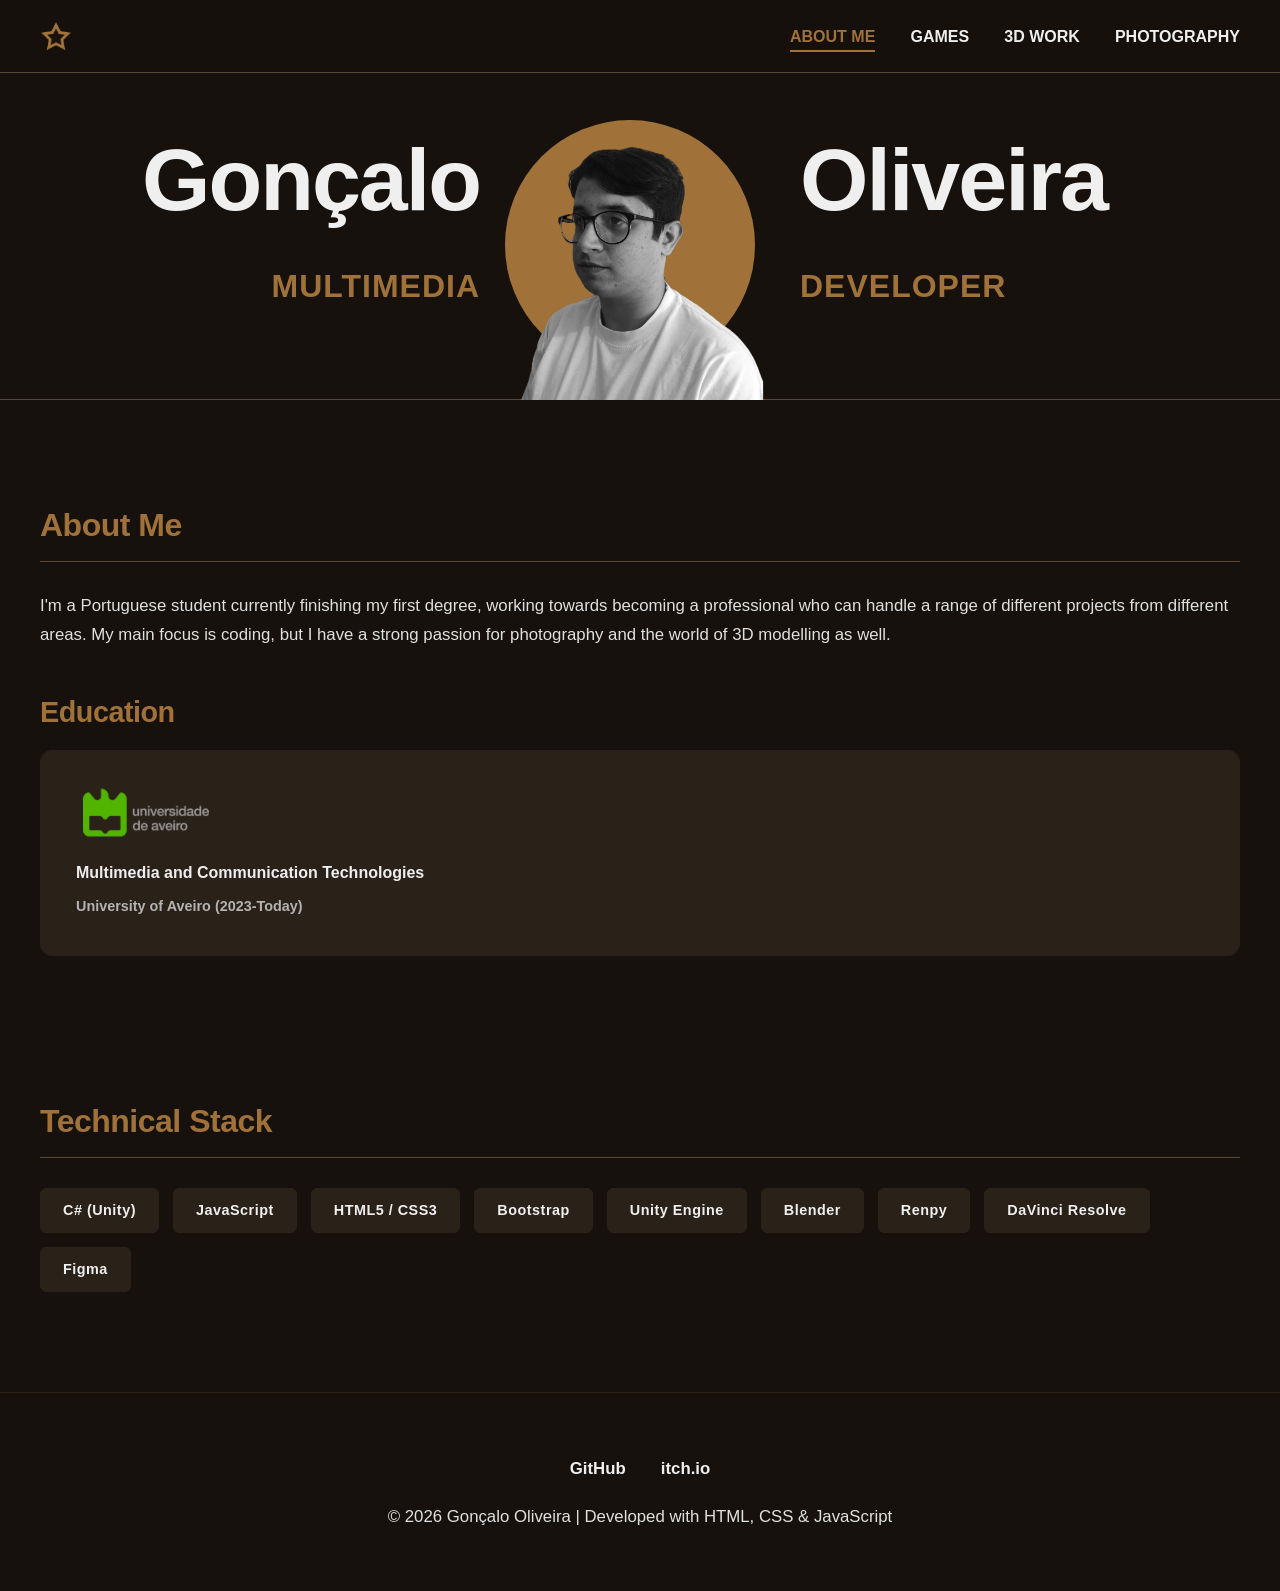
==== commit 9b16ed08: "HTML fix and PFP" ====
--- a/index.html
+++ b/index.html
@@ -46,7 +46,7 @@
         
             <div class="profile-container">
                 <div class="profile-circle-bg"></div>
-                <img src="assets/pfptry.png" alt="Gonçalo Oliveira Profile" class="profile-pic-cutout">
+                <img src="assets/pfpv3.png" alt="Gonçalo Oliveira Profile" class="profile-pic-cutout">
             </div>
 
         </div>
--- a/style.css
+++ b/style.css
@@ -124,7 +124,7 @@
    ========================================================================== */
 header {
     background: #16110c;
-    padding: 160px 20px 0px 20px;
+    padding: 100px 20px 0px 20px;
     border-bottom: 1px solid #594734;
     display: flex;
     justify-content: center;
@@ -265,7 +265,7 @@
 }
 
 h2 {
-    font-size: 2.8rem; 
+    font-size: 2rem; /* Tuned down slightly from 2.8rem to look crisp */
     border-bottom: 1px solid #594734;
     padding-bottom: 10px;
     margin-bottom: 30px;
@@ -274,16 +274,17 @@
 }
 
 h3 {
-    font-size: 2rem; 
+    font-size: 1.8rem; /* Tuned down slightly from 2.0rem for a clean hierarchy */
     color: #a07239;
     margin-bottom: 15px;
     letter-spacing: -0.5px;
 }
 
 p {
-    font-size: 1.25rem; 
+    font-size: 1.05rem;       /* Optimized from 1.25rem: The sweet spot for clean body copy */
     font-weight: 400;   
-}
+    line-height: 1.7;         /* Increased slightly from 1.6 to give text breathing room vertically */
+    color: #e0e0e0;           /* Softened the pure white text slightly to reduce night-mode eye strain */}
 
 .section-intro {
     margin-bottom: 40px;
@@ -341,14 +342,14 @@
 
 .edu-text strong {
     color: #efefef;
-    font-size: 1.3rem; 
+    font-size: 1rem; 
     display: block;
     margin-bottom: 5px;
 }
 
 .edu-text span {
     color: #b3b3b3; 
-    font-size: 1.05rem; 
+    font-size: 0.9rem; 
 }
 
 /* ==========================================================================
@@ -367,7 +368,7 @@
     color: #efefef;
     padding: 10px 22px; 
     border-radius: 6px; 
-    font-size: 1rem; 
+    font-size: 0.9rem; 
     font-weight: 600;
     letter-spacing: 0.5px;
     transition: all 0.2s ease-in-out;
@@ -384,17 +385,24 @@
    8. Media & Screenshot Component Properties
    ========================================================================== */
 .game-screenshots {
-    display: flex;
-    gap: 15px;
+    display: grid;
+    /* Automatically creates columns based on container width. 
+       Works seamlessly on desktop, mobile, and rotated views! */
+    grid-template-columns: repeat(auto-fit, minmax(280px, 1fr));
+    gap: 20px;
     margin: 25px 0;
+    width: 100%;
 }
 
 .game-screenshots img {
     width: 100%;
     height: auto;
     object-fit: cover;
-    border-radius: 6px;
+    border-radius: 8px;
     border: 3px solid #594734; 
+    cursor: pointer;
+    transition: transform 0.3s ease, filter 0.3s ease;
+    display: block;
 }
 
 .game-screenshots img, .photo-item img {
@@ -527,7 +535,7 @@
 /* ==========================================================================
    12. Responsive Adjustments (Mobile & Tablet Layouts)
    ========================================================================== */
-@media (max-width: 1100px) {
+@media (max-width: 1250px) {
     header {
         padding: 140px 20px 0px 20px;
     }
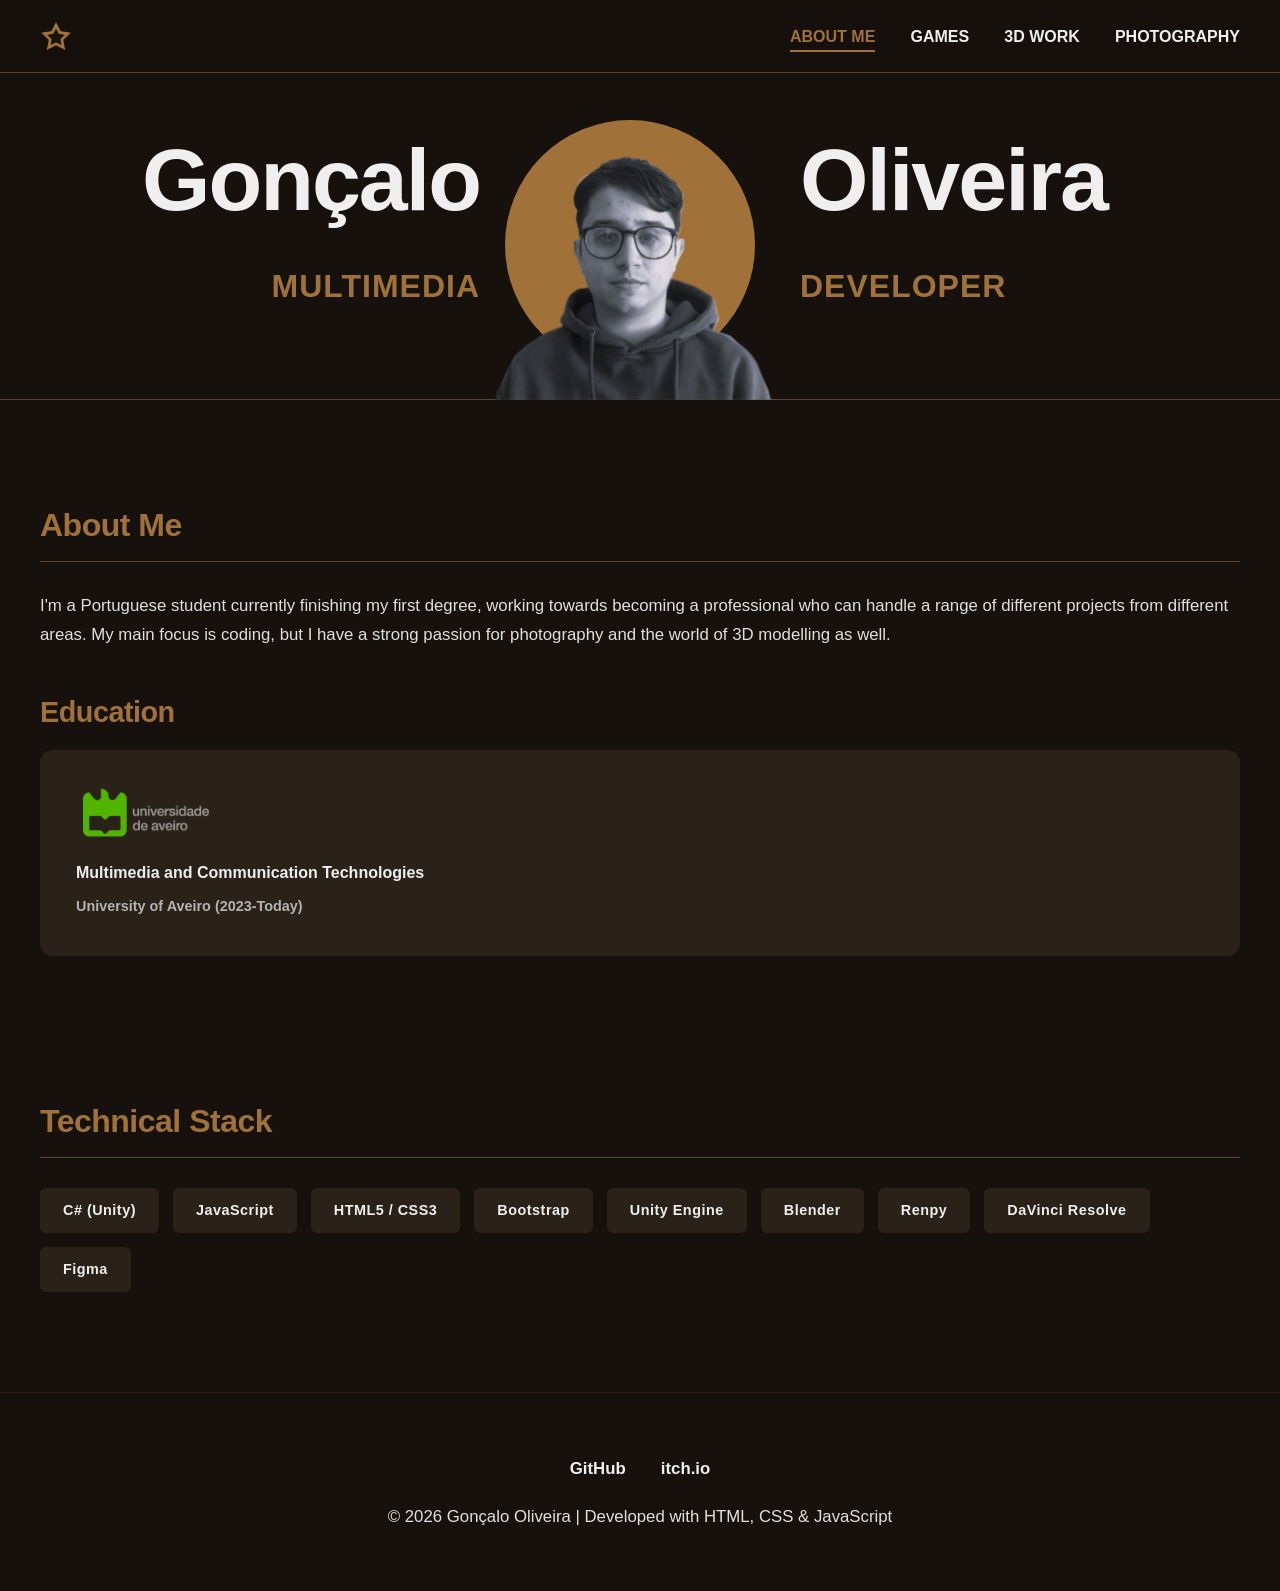
==== commit 4d3a850a: "PFP change" ====
--- a/index.html
+++ b/index.html
@@ -46,7 +46,7 @@
         
             <div class="profile-container">
                 <div class="profile-circle-bg"></div>
-                <img src="assets/pfpv3.png" alt="Gonçalo Oliveira Profile" class="profile-pic-cutout">
+                <img src="assets/NOBG.png" alt="Gonçalo Oliveira Profile" class="profile-pic-cutout">
             </div>
 
         </div>
